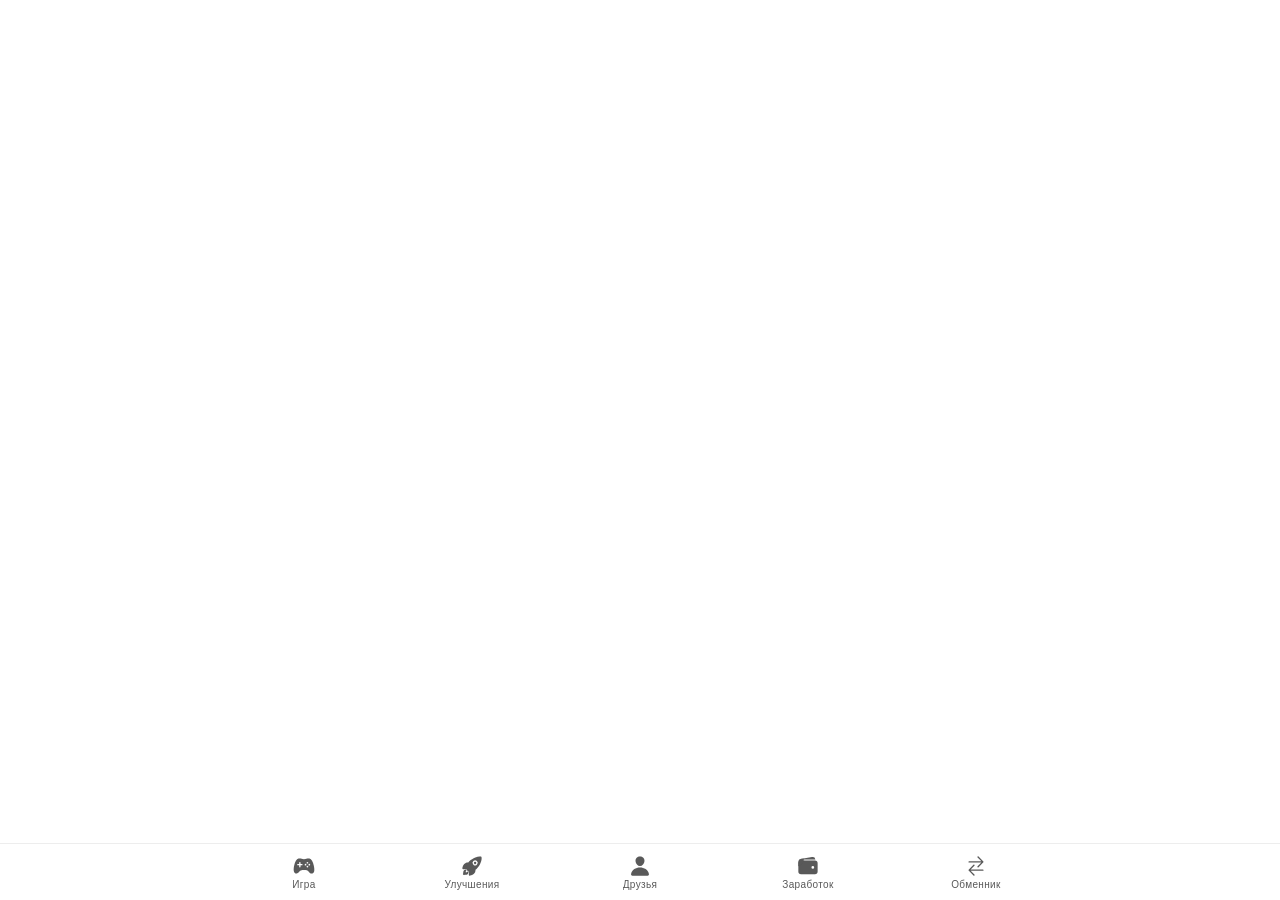
==== index.html @ b0408300 "deploy" ====
<!DOCTYPE html>
<html lang="en">
  <head>
    <meta charset="utf-8" />
    <title>Ionic App</title>
    
    <base href="/" />
    
    <meta name="color-scheme" content="light dark" />
    <meta
      name="viewport"
      content="viewport-fit=cover, width=device-width, initial-scale=1.0, minimum-scale=1.0, maximum-scale=1.0, user-scalable=no"
    />
    <meta name="format-detection" content="telephone=no" />
    <meta name="msapplication-tap-highlight" content="no" />
    
    <link rel="manifest" href="/manifest.json" />
    
    <link rel="shortcut icon" type="image/png" href="/favicon.png" />
    
    <!-- add to homescreen for ios -->
    <meta name="apple-mobile-web-app-capable" content="yes" />
    <meta name="apple-mobile-web-app-title" content="Ionic App" />
    <meta name="apple-mobile-web-app-status-bar-style" content="black" />
    <script type="module" crossorigin src="/assets/index-BYRQxsH8.js"></script>
    <link rel="stylesheet" crossorigin href="/assets/index-DF7gomsc.css">
    <script type="module">import.meta.url;import("_").catch(()=>1);(async function*(){})().next();if(location.protocol!="file:"){window.__vite_is_modern_browser=true}</script>
    <script type="module">!function(){if(window.__vite_is_modern_browser)return;console.warn("vite: loading legacy chunks, syntax error above and the same error below should be ignored");var e=document.getElementById("vite-legacy-polyfill"),n=document.createElement("script");n.src=e.src,n.onload=function(){System.import(document.getElementById('vite-legacy-entry').getAttribute('data-src'))},document.body.appendChild(n)}();</script>
  </head>
  <body>
    <div id="root"></div>
    <script nomodule>!function(){var e=document,t=e.createElement("script");if(!("noModule"in t)&&"onbeforeload"in t){var n=!1;e.addEventListener("beforeload",(function(e){if(e.target===t)n=!0;else if(!e.target.hasAttribute("nomodule")||!n)return;e.preventDefault()}),!0),t.type="module",t.src=".",e.head.appendChild(t),t.remove()}}();</script>
    <script nomodule crossorigin id="vite-legacy-polyfill" src="/assets/polyfills-legacy-F6-CHhD2.js"></script>
    <script nomodule crossorigin id="vite-legacy-entry" data-src="/assets/index-legacy-D8d5vFAO.js">System.import(document.getElementById('vite-legacy-entry').getAttribute('data-src'))</script>
  </body>
</html>
---- assets/index-DF7gomsc.css ----
:root{--ion-color-primary: #0054e9;--ion-color-primary-rgb: 0, 84, 233;--ion-color-primary-contrast: #fff;--ion-color-primary-contrast-rgb: 255, 255, 255;--ion-color-primary-shade: #004acd;--ion-color-primary-tint: #1a65eb;--ion-color-secondary: #0163aa;--ion-color-secondary-rgb: 1, 99, 170;--ion-color-secondary-contrast: #fff;--ion-color-secondary-contrast-rgb: 255, 255, 255;--ion-color-secondary-shade: #015796;--ion-color-secondary-tint: #1a73b3;--ion-color-tertiary: #6030ff;--ion-color-tertiary-rgb: 96, 48, 255;--ion-color-tertiary-contrast: #fff;--ion-color-tertiary-contrast-rgb: 255, 255, 255;--ion-color-tertiary-shade: #542ae0;--ion-color-tertiary-tint: #7045ff;--ion-color-success: #2dd55b;--ion-color-success-rgb: 45, 213, 91;--ion-color-success-contrast: #000;--ion-color-success-contrast-rgb: 0, 0, 0;--ion-color-success-shade: #28bb50;--ion-color-success-tint: #42d96b;--ion-color-warning: #ffc409;--ion-color-warning-rgb: 255, 196, 9;--ion-color-warning-contrast: #000;--ion-color-warning-contrast-rgb: 0, 0, 0;--ion-color-warning-shade: #e0ac08;--ion-color-warning-tint: #ffca22;--ion-color-danger: #c5000f;--ion-color-danger-rgb: 197, 0, 15;--ion-color-danger-contrast: #fff;--ion-color-danger-contrast-rgb: 255, 255, 255;--ion-color-danger-shade: #ad000d;--ion-color-danger-tint: #cb1a27;--ion-color-light: #f4f5f8;--ion-color-light-rgb: 244, 245, 248;--ion-color-light-contrast: #000;--ion-color-light-contrast-rgb: 0, 0, 0;--ion-color-light-shade: #d7d8da;--ion-color-light-tint: #f5f6f9;--ion-color-medium: #636469;--ion-color-medium-rgb: 99, 100, 105;--ion-color-medium-contrast: #fff;--ion-color-medium-contrast-rgb: 255, 255, 255;--ion-color-medium-shade: #57585c;--ion-color-medium-tint: #737478;--ion-color-dark: #222428;--ion-color-dark-rgb: 34, 36, 40;--ion-color-dark-contrast: #fff;--ion-color-dark-contrast-rgb: 255, 255, 255;--ion-color-dark-shade: #1e2023;--ion-color-dark-tint: #383a3e}html.ios{--ion-default-font: -apple-system, BlinkMacSystemFont, "Helvetica Neue", "Roboto", sans-serif}html.md{--ion-default-font: "Roboto", "Helvetica Neue", sans-serif}html{--ion-dynamic-font: -apple-system-body;--ion-font-family: var(--ion-default-font)}body{background:var(--ion-background-color);color:var(--ion-text-color)}body.backdrop-no-scroll{overflow:hidden}html.ios ion-modal.modal-card ion-header ion-toolbar:first-of-type,html.ios ion-modal.modal-sheet ion-header ion-toolbar:first-of-type,html.ios ion-modal ion-footer ion-toolbar:first-of-type{padding-top:6px}html.ios ion-modal.modal-card ion-header ion-toolbar:last-of-type,html.ios ion-modal.modal-sheet ion-header ion-toolbar:last-of-type{padding-bottom:6px}html.ios ion-modal ion-toolbar{padding-right:calc(var(--ion-safe-area-right) + 8px);padding-left:calc(var(--ion-safe-area-left) + 8px)}@media screen and (min-width: 768px){html.ios ion-modal.modal-card:first-of-type{--backdrop-opacity: .18}}ion-modal.modal-default.show-modal~ion-modal.modal-default{--backdrop-opacity: 0;--box-shadow: none}html.ios ion-modal.modal-card .ion-page{border-top-left-radius:var(--border-radius)}.ion-color-primary{--ion-color-base: var(--ion-color-primary, #0054e9) !important;--ion-color-base-rgb: var(--ion-color-primary-rgb, 0, 84, 233) !important;--ion-color-contrast: var(--ion-color-primary-contrast, #fff) !important;--ion-color-contrast-rgb: var(--ion-color-primary-contrast-rgb, 255, 255, 255) !important;--ion-color-shade: var(--ion-color-primary-shade, #004acd) !important;--ion-color-tint: var(--ion-color-primary-tint, #1a65eb) !important}.ion-color-secondary{--ion-color-base: var(--ion-color-secondary, #0163aa) !important;--ion-color-base-rgb: var(--ion-color-secondary-rgb, 1, 99, 170) !important;--ion-color-contrast: var(--ion-color-secondary-contrast, #fff) !important;--ion-color-contrast-rgb: var(--ion-color-secondary-contrast-rgb, 255, 255, 255) !important;--ion-color-shade: var(--ion-color-secondary-shade, #015796) !important;--ion-color-tint: var(--ion-color-secondary-tint, #1a73b3) !important}.ion-color-tertiary{--ion-color-base: var(--ion-color-tertiary, #6030ff) !important;--ion-color-base-rgb: var(--ion-color-tertiary-rgb, 96, 48, 255) !important;--ion-color-contrast: var(--ion-color-tertiary-contrast, #fff) !important;--ion-color-contrast-rgb: var(--ion-color-tertiary-contrast-rgb, 255, 255, 255) !important;--ion-color-shade: var(--ion-color-tertiary-shade, #542ae0) !important;--ion-color-tint: var(--ion-color-tertiary-tint, #7045ff) !important}.ion-color-success{--ion-color-base: var(--ion-color-success, #2dd55b) !important;--ion-color-base-rgb: var(--ion-color-success-rgb, 45, 213, 91) !important;--ion-color-contrast: var(--ion-color-success-contrast, #000) !important;--ion-color-contrast-rgb: var(--ion-color-success-contrast-rgb, 0, 0, 0) !important;--ion-color-shade: var(--ion-color-success-shade, #28bb50) !important;--ion-color-tint: var(--ion-color-success-tint, #42d96b) !important}.ion-color-warning{--ion-color-base: var(--ion-color-warning, #ffc409) !important;--ion-color-base-rgb: var(--ion-color-warning-rgb, 255, 196, 9) !important;--ion-color-contrast: var(--ion-color-warning-contrast, #000) !important;--ion-color-contrast-rgb: var(--ion-color-warning-contrast-rgb, 0, 0, 0) !important;--ion-color-shade: var(--ion-color-warning-shade, #e0ac08) !important;--ion-color-tint: var(--ion-color-warning-tint, #ffca22) !important}.ion-color-danger{--ion-color-base: var(--ion-color-danger, #c5000f) !important;--ion-color-base-rgb: var(--ion-color-danger-rgb, 197, 0, 15) !important;--ion-color-contrast: var(--ion-color-danger-contrast, #fff) !important;--ion-color-contrast-rgb: var(--ion-color-danger-contrast-rgb, 255, 255, 255) !important;--ion-color-shade: var(--ion-color-danger-shade, #ad000d) !important;--ion-color-tint: var(--ion-color-danger-tint, #cb1a27) !important}.ion-color-light{--ion-color-base: var(--ion-color-light, #f4f5f8) !important;--ion-color-base-rgb: var(--ion-color-light-rgb, 244, 245, 248) !important;--ion-color-contrast: var(--ion-color-light-contrast, #000) !important;--ion-color-contrast-rgb: var(--ion-color-light-contrast-rgb, 0, 0, 0) !important;--ion-color-shade: var(--ion-color-light-shade, #d7d8da) !important;--ion-color-tint: var(--ion-color-light-tint, #f5f6f9) !important}.ion-color-medium{--ion-color-base: var(--ion-color-medium, #636469) !important;--ion-color-base-rgb: var(--ion-color-medium-rgb, 99, 100, 105) !important;--ion-color-contrast: var(--ion-color-medium-contrast, #fff) !important;--ion-color-contrast-rgb: var(--ion-color-medium-contrast-rgb, 255, 255, 255) !important;--ion-color-shade: var(--ion-color-medium-shade, #57585c) !important;--ion-color-tint: var(--ion-color-medium-tint, #737478) !important}.ion-color-dark{--ion-color-base: var(--ion-color-dark, #222428) !important;--ion-color-base-rgb: var(--ion-color-dark-rgb, 34, 36, 40) !important;--ion-color-contrast: var(--ion-color-dark-contrast, #fff) !important;--ion-color-contrast-rgb: var(--ion-color-dark-contrast-rgb, 255, 255, 255) !important;--ion-color-shade: var(--ion-color-dark-shade, #1e2023) !important;--ion-color-tint: var(--ion-color-dark-tint, #383a3e) !important}.ion-page{left:0;right:0;top:0;bottom:0;display:flex;position:absolute;flex-direction:column;justify-content:space-between;contain:layout size style;z-index:0}ion-modal>.ion-page{position:relative;contain:layout style;height:100%}.split-pane-visible>.ion-page.split-pane-main{position:relative}ion-route,ion-route-redirect,ion-router,ion-select-option,ion-nav-controller,ion-menu-controller,ion-action-sheet-controller,ion-alert-controller,ion-loading-controller,ion-modal-controller,ion-picker-controller,ion-popover-controller,ion-toast-controller,.ion-page-hidden{display:none!important}.ion-page-invisible{opacity:0}.can-go-back>ion-header ion-back-button{display:block}html.plt-ios.plt-hybrid,html.plt-ios.plt-pwa{--ion-statusbar-padding: 20px}@supports (padding-top: 20px){html{--ion-safe-area-top: var(--ion-statusbar-padding)}}@supports (padding-top: env(safe-area-inset-top)){html{--ion-safe-area-top: env(safe-area-inset-top);--ion-safe-area-bottom: env(safe-area-inset-bottom);--ion-safe-area-left: env(safe-area-inset-left);--ion-safe-area-right: env(safe-area-inset-right)}}ion-card.ion-color .ion-inherit-color,ion-card-header.ion-color .ion-inherit-color{color:inherit}.menu-content{transform:translateZ(0)}.menu-content-open{cursor:pointer;touch-action:manipulation;pointer-events:none;overflow-y:hidden}.menu-content-open ion-content{--overflow: hidden}.menu-content-open .ion-content-scroll-host{overflow:hidden}.ios .menu-content-reveal{box-shadow:-8px 0 42px rgba(0,0,0,.08)}[dir=rtl].ios .menu-content-reveal{box-shadow:8px 0 42px rgba(0,0,0,.08)}.md .menu-content-reveal,.md .menu-content-push{box-shadow:4px 0 16px rgba(0,0,0,.18)}ion-accordion-group.accordion-group-expand-inset>ion-accordion:first-of-type{border-top-left-radius:8px;border-top-right-radius:8px}ion-accordion-group.accordion-group-expand-inset>ion-accordion:last-of-type{border-bottom-left-radius:8px;border-bottom-right-radius:8px}ion-accordion-group>ion-accordion:last-of-type ion-item[slot=header]{--border-width: 0px}ion-accordion.accordion-animated>[slot=header] .ion-accordion-toggle-icon{transition:.3s transform cubic-bezier(.25,.8,.5,1)}@media (prefers-reduced-motion: reduce){ion-accordion .ion-accordion-toggle-icon{transition:none!important}}ion-accordion.accordion-expanding>[slot=header] .ion-accordion-toggle-icon,ion-accordion.accordion-expanded>[slot=header] .ion-accordion-toggle-icon{transform:rotate(180deg)}ion-accordion-group.accordion-group-expand-inset.md>ion-accordion.accordion-previous ion-item[slot=header]{--border-width: 0px;--inner-border-width: 0px}ion-accordion-group.accordion-group-expand-inset.md>ion-accordion.accordion-expanding:first-of-type,ion-accordion-group.accordion-group-expand-inset.md>ion-accordion.accordion-expanded:first-of-type{margin-top:0}ion-input input::-webkit-date-and-time-value{text-align:start}.ion-datetime-button-overlay{--width: fit-content;--height: fit-content}.ion-datetime-button-overlay ion-datetime.datetime-grid{width:320px;min-height:320px}[ion-last-focus],header[tabindex="-1"]:focus,[role=banner][tabindex="-1"]:focus,main[tabindex="-1"]:focus,[role=main][tabindex="-1"]:focus,h1[tabindex="-1"]:focus,[role=heading][aria-level="1"][tabindex="-1"]:focus{outline:none}.popover-viewport:has(>ion-content){overflow:hidden}@supports not selector(:has(> ion-content)){.popover-viewport{overflow:hidden}}audio,canvas,progress,video{vertical-align:baseline}audio:not([controls]){display:none;height:0}b,strong{font-weight:700}img{max-width:100%}hr{height:1px;border-width:0;box-sizing:content-box}pre{overflow:auto}code,kbd,pre,samp{font-family:monospace,monospace;font-size:1em}label,input,select,textarea{font-family:inherit;line-height:normal}textarea{overflow:auto;height:auto;font:inherit;color:inherit}textarea::placeholder{padding-left:2px}form,input,optgroup,select{margin:0;font:inherit;color:inherit}html input[type=button],input[type=reset],input[type=submit]{cursor:pointer;-webkit-appearance:button}a,a div,a span,a ion-icon,a ion-label,button,button div,button span,button ion-icon,button ion-label,.ion-tappable,[tappable],[tappable] div,[tappable] span,[tappable] ion-icon,[tappable] ion-label,input,textarea{touch-action:manipulation}a ion-label,button ion-label{pointer-events:none}button{padding:0;border:0;border-radius:0;font-family:inherit;font-style:inherit;font-variant:inherit;line-height:1;text-transform:none;cursor:pointer;-webkit-appearance:button}[tappable]{cursor:pointer}a[disabled],button[disabled],html input[disabled]{cursor:default}button::-moz-focus-inner,input::-moz-focus-inner{padding:0;border:0}input[type=number]::-webkit-inner-spin-button,input[type=number]::-webkit-outer-spin-button{height:auto}input[type=search]::-webkit-search-cancel-button,input[type=search]::-webkit-search-decoration{-webkit-appearance:none}table{border-collapse:collapse;border-spacing:0}td,th{padding:0}*{box-sizing:border-box;-webkit-tap-highlight-color:rgba(0,0,0,0);-webkit-tap-highlight-color:transparent;-webkit-touch-callout:none}html{width:100%;height:100%;-webkit-text-size-adjust:100%;text-size-adjust:100%}html:not(.hydrated) body{display:none}html.ion-ce body{display:block}html.plt-pwa{height:100vh}body{-moz-osx-font-smoothing:grayscale;-webkit-font-smoothing:antialiased;margin:0;padding:0;position:fixed;width:100%;max-width:100%;height:100%;max-height:100%;transform:translateZ(0);text-rendering:optimizeLegibility;overflow:hidden;touch-action:manipulation;-webkit-user-drag:none;-ms-content-zooming:none;word-wrap:break-word;overscroll-behavior-y:none;-webkit-text-size-adjust:none;text-size-adjust:none}html{font-family:var(--ion-font-family)}@supports (-webkit-touch-callout: none){html{font:var(--ion-dynamic-font, 16px var(--ion-font-family))}}a{background-color:transparent;color:var(--ion-color-primary, #0054e9)}h1,h2,h3,h4,h5,h6{margin-top:16px;margin-bottom:10px;font-weight:500;line-height:1.2}h1{margin-top:20px;font-size:1.625rem}h2{margin-top:18px;font-size:1.5rem}h3{font-size:1.375rem}h4{font-size:1.25rem}h5{font-size:1.125rem}h6{font-size:1rem}small{font-size:75%}sub,sup{position:relative;font-size:75%;line-height:0;vertical-align:baseline}sup{top:-.5em}sub{bottom:-.25em}.ion-no-padding{--padding-start: 0;--padding-end: 0;--padding-top: 0;--padding-bottom: 0;padding:0}.ion-padding{--padding-start: var(--ion-padding, 16px);--padding-end: var(--ion-padding, 16px);--padding-top: var(--ion-padding, 16px);--padding-bottom: var(--ion-padding, 16px);-webkit-padding-start:var(--ion-padding, 16px);padding-inline-start:var(--ion-padding, 16px);-webkit-padding-end:var(--ion-padding, 16px);padding-inline-end:var(--ion-padding, 16px);padding-top:var(--ion-padding, 16px);padding-bottom:var(--ion-padding, 16px)}.ion-padding-top{--padding-top: var(--ion-padding, 16px);padding-top:var(--ion-padding, 16px)}.ion-padding-start{--padding-start: var(--ion-padding, 16px);-webkit-padding-start:var(--ion-padding, 16px);padding-inline-start:var(--ion-padding, 16px)}.ion-padding-end{--padding-end: var(--ion-padding, 16px);-webkit-padding-end:var(--ion-padding, 16px);padding-inline-end:var(--ion-padding, 16px)}.ion-padding-bottom{--padding-bottom: var(--ion-padding, 16px);padding-bottom:var(--ion-padding, 16px)}.ion-padding-vertical{--padding-top: var(--ion-padding, 16px);--padding-bottom: var(--ion-padding, 16px);padding-top:var(--ion-padding, 16px);padding-bottom:var(--ion-padding, 16px)}.ion-padding-horizontal{--padding-start: var(--ion-padding, 16px);--padding-end: var(--ion-padding, 16px);-webkit-padding-start:var(--ion-padding, 16px);padding-inline-start:var(--ion-padding, 16px);-webkit-padding-end:var(--ion-padding, 16px);padding-inline-end:var(--ion-padding, 16px)}.ion-no-margin{--margin-start: 0;--margin-end: 0;--margin-top: 0;--margin-bottom: 0;margin:0}.ion-margin{--margin-start: var(--ion-margin, 16px);--margin-end: var(--ion-margin, 16px);--margin-top: var(--ion-margin, 16px);--margin-bottom: var(--ion-margin, 16px);-webkit-margin-start:var(--ion-margin, 16px);margin-inline-start:var(--ion-margin, 16px);-webkit-margin-end:var(--ion-margin, 16px);margin-inline-end:var(--ion-margin, 16px);margin-top:var(--ion-margin, 16px);margin-bottom:var(--ion-margin, 16px)}.ion-margin-top{--margin-top: var(--ion-margin, 16px);margin-top:var(--ion-margin, 16px)}.ion-margin-start{--margin-start: var(--ion-margin, 16px);-webkit-margin-start:var(--ion-margin, 16px);margin-inline-start:var(--ion-margin, 16px)}.ion-margin-end{--margin-end: var(--ion-margin, 16px);-webkit-margin-end:var(--ion-margin, 16px);margin-inline-end:var(--ion-margin, 16px)}.ion-margin-bottom{--margin-bottom: var(--ion-margin, 16px);margin-bottom:var(--ion-margin, 16px)}.ion-margin-vertical{--margin-top: var(--ion-margin, 16px);--margin-bottom: var(--ion-margin, 16px);margin-top:var(--ion-margin, 16px);margin-bottom:var(--ion-margin, 16px)}.ion-margin-horizontal{--margin-start: var(--ion-margin, 16px);--margin-end: var(--ion-margin, 16px);-webkit-margin-start:var(--ion-margin, 16px);margin-inline-start:var(--ion-margin, 16px);-webkit-margin-end:var(--ion-margin, 16px);margin-inline-end:var(--ion-margin, 16px)}.ion-float-left{float:left!important}.ion-float-right{float:right!important}.ion-float-start{float:left!important}:host-context([dir=rtl]) .ion-float-start{float:right!important}[dir=rtl] .ion-float-start{float:right!important}@supports selector(:dir(rtl)){.ion-float-start:dir(rtl){float:right!important}}.ion-float-end{float:right!important}:host-context([dir=rtl]) .ion-float-end{float:left!important}[dir=rtl] .ion-float-end{float:left!important}@supports selector(:dir(rtl)){.ion-float-end:dir(rtl){float:left!important}}@media (min-width: 576px){.ion-float-sm-left{float:left!important}.ion-float-sm-right{float:right!important}.ion-float-sm-start{float:left!important}:host-context([dir=rtl]) .ion-float-sm-start{float:right!important}[dir=rtl] .ion-float-sm-start{float:right!important}@supports selector(:dir(rtl)){.ion-float-sm-start:dir(rtl){float:right!important}}.ion-float-sm-end{float:right!important}:host-context([dir=rtl]) .ion-float-sm-end{float:left!important}[dir=rtl] .ion-float-sm-end{float:left!important}@supports selector(:dir(rtl)){.ion-float-sm-end:dir(rtl){float:left!important}}}@media (min-width: 768px){.ion-float-md-left{float:left!important}.ion-float-md-right{float:right!important}.ion-float-md-start{float:left!important}:host-context([dir=rtl]) .ion-float-md-start{float:right!important}[dir=rtl] .ion-float-md-start{float:right!important}@supports selector(:dir(rtl)){.ion-float-md-start:dir(rtl){float:right!important}}.ion-float-md-end{float:right!important}:host-context([dir=rtl]) .ion-float-md-end{float:left!important}[dir=rtl] .ion-float-md-end{float:left!important}@supports selector(:dir(rtl)){.ion-float-md-end:dir(rtl){float:left!important}}}@media (min-width: 992px){.ion-float-lg-left{float:left!important}.ion-float-lg-right{float:right!important}.ion-float-lg-start{float:left!important}:host-context([dir=rtl]) .ion-float-lg-start{float:right!important}[dir=rtl] .ion-float-lg-start{float:right!important}@supports selector(:dir(rtl)){.ion-float-lg-start:dir(rtl){float:right!important}}.ion-float-lg-end{float:right!important}:host-context([dir=rtl]) .ion-float-lg-end{float:left!important}[dir=rtl] .ion-float-lg-end{float:left!important}@supports selector(:dir(rtl)){.ion-float-lg-end:dir(rtl){float:left!important}}}@media (min-width: 1200px){.ion-float-xl-left{float:left!important}.ion-float-xl-right{float:right!important}.ion-float-xl-start{float:left!important}:host-context([dir=rtl]) .ion-float-xl-start{float:right!important}[dir=rtl] .ion-float-xl-start{float:right!important}@supports selector(:dir(rtl)){.ion-float-xl-start:dir(rtl){float:right!important}}.ion-float-xl-end{float:right!important}:host-context([dir=rtl]) .ion-float-xl-end{float:left!important}[dir=rtl] .ion-float-xl-end{float:left!important}@supports selector(:dir(rtl)){.ion-float-xl-end:dir(rtl){float:left!important}}}.ion-text-center{text-align:center!important}.ion-text-justify{text-align:justify!important}.ion-text-start{text-align:start!important}.ion-text-end{text-align:end!important}.ion-text-left{text-align:left!important}.ion-text-right{text-align:right!important}.ion-text-nowrap{white-space:nowrap!important}.ion-text-wrap{white-space:normal!important}@media (min-width: 576px){.ion-text-sm-center{text-align:center!important}.ion-text-sm-justify{text-align:justify!important}.ion-text-sm-start{text-align:start!important}.ion-text-sm-end{text-align:end!important}.ion-text-sm-left{text-align:left!important}.ion-text-sm-right{text-align:right!important}.ion-text-sm-nowrap{white-space:nowrap!important}.ion-text-sm-wrap{white-space:normal!important}}@media (min-width: 768px){.ion-text-md-center{text-align:center!important}.ion-text-md-justify{text-align:justify!important}.ion-text-md-start{text-align:start!important}.ion-text-md-end{text-align:end!important}.ion-text-md-left{text-align:left!important}.ion-text-md-right{text-align:right!important}.ion-text-md-nowrap{white-space:nowrap!important}.ion-text-md-wrap{white-space:normal!important}}@media (min-width: 992px){.ion-text-lg-center{text-align:center!important}.ion-text-lg-justify{text-align:justify!important}.ion-text-lg-start{text-align:start!important}.ion-text-lg-end{text-align:end!important}.ion-text-lg-left{text-align:left!important}.ion-text-lg-right{text-align:right!important}.ion-text-lg-nowrap{white-space:nowrap!important}.ion-text-lg-wrap{white-space:normal!important}}@media (min-width: 1200px){.ion-text-xl-center{text-align:center!important}.ion-text-xl-justify{text-align:justify!important}.ion-text-xl-start{text-align:start!important}.ion-text-xl-end{text-align:end!important}.ion-text-xl-left{text-align:left!important}.ion-text-xl-right{text-align:right!important}.ion-text-xl-nowrap{white-space:nowrap!important}.ion-text-xl-wrap{white-space:normal!important}}.ion-text-uppercase{text-transform:uppercase!important}.ion-text-lowercase{text-transform:lowercase!important}.ion-text-capitalize{text-transform:capitalize!important}@media (min-width: 576px){.ion-text-sm-uppercase{text-transform:uppercase!important}.ion-text-sm-lowercase{text-transform:lowercase!important}.ion-text-sm-capitalize{text-transform:capitalize!important}}@media (min-width: 768px){.ion-text-md-uppercase{text-transform:uppercase!important}.ion-text-md-lowercase{text-transform:lowercase!important}.ion-text-md-capitalize{text-transform:capitalize!important}}@media (min-width: 992px){.ion-text-lg-uppercase{text-transform:uppercase!important}.ion-text-lg-lowercase{text-transform:lowercase!important}.ion-text-lg-capitalize{text-transform:capitalize!important}}@media (min-width: 1200px){.ion-text-xl-uppercase{text-transform:uppercase!important}.ion-text-xl-lowercase{text-transform:lowercase!important}.ion-text-xl-capitalize{text-transform:capitalize!important}}.ion-align-self-start{align-self:flex-start!important}.ion-align-self-end{align-self:flex-end!important}.ion-align-self-center{align-self:center!important}.ion-align-self-stretch{align-self:stretch!important}.ion-align-self-baseline{align-self:baseline!important}.ion-align-self-auto{align-self:auto!important}.ion-wrap{flex-wrap:wrap!important}.ion-nowrap{flex-wrap:nowrap!important}.ion-wrap-reverse{flex-wrap:wrap-reverse!important}.ion-justify-content-start{justify-content:flex-start!important}.ion-justify-content-center{justify-content:center!important}.ion-justify-content-end{justify-content:flex-end!important}.ion-justify-content-around{justify-content:space-around!important}.ion-justify-content-between{justify-content:space-between!important}.ion-justify-content-evenly{justify-content:space-evenly!important}.ion-align-items-start{align-items:flex-start!important}.ion-align-items-center{align-items:center!important}.ion-align-items-end{align-items:flex-end!important}.ion-align-items-stretch{align-items:stretch!important}.ion-align-items-baseline{align-items:baseline!important}.ion-hide,.ion-hide-up,.ion-hide-down{display:none!important}@media (min-width: 576px){.ion-hide-sm-up{display:none!important}}@media (max-width: 575.98px){.ion-hide-sm-down{display:none!important}}@media (min-width: 768px){.ion-hide-md-up{display:none!important}}@media (max-width: 767.98px){.ion-hide-md-down{display:none!important}}@media (min-width: 992px){.ion-hide-lg-up{display:none!important}}@media (max-width: 991.98px){.ion-hide-lg-down{display:none!important}}@media (min-width: 1200px){.ion-hide-xl-up{display:none!important}}@media (max-width: 1199.98px){.ion-hide-xl-down{display:none!important}}@media (prefers-color-scheme: dark){:root{--ion-color-primary: #4d8dff;--ion-color-primary-rgb: 77, 141, 255;--ion-color-primary-contrast: #000;--ion-color-primary-contrast-rgb: 0, 0, 0;--ion-color-primary-shade: #447ce0;--ion-color-primary-tint: #5f98ff;--ion-color-secondary: #46b1ff;--ion-color-secondary-rgb: 70, 177, 255;--ion-color-secondary-contrast: #000;--ion-color-secondary-contrast-rgb: 0, 0, 0;--ion-color-secondary-shade: #3e9ce0;--ion-color-secondary-tint: #59b9ff;--ion-color-tertiary: #8482fb;--ion-color-tertiary-rgb: 132, 130, 251;--ion-color-tertiary-contrast: #000;--ion-color-tertiary-contrast-rgb: 0, 0, 0;--ion-color-tertiary-shade: #7472dd;--ion-color-tertiary-tint: #908ffb;--ion-color-success: #2dd55b;--ion-color-success-rgb: 45, 213, 91;--ion-color-success-contrast: #000;--ion-color-success-contrast-rgb: 0, 0, 0;--ion-color-success-shade: #28bb50;--ion-color-success-tint: #42d96b;--ion-color-warning: #ffce31;--ion-color-warning-rgb: 255, 206, 49;--ion-color-warning-contrast: #000;--ion-color-warning-contrast-rgb: 0, 0, 0;--ion-color-warning-shade: #e0b52b;--ion-color-warning-tint: #ffd346;--ion-color-danger: #f24c58;--ion-color-danger-rgb: 242, 76, 88;--ion-color-danger-contrast: #000;--ion-color-danger-contrast-rgb: 0, 0, 0;--ion-color-danger-shade: #d5434d;--ion-color-danger-tint: #f35e69;--ion-color-light: #222428;--ion-color-light-rgb: 34, 36, 40;--ion-color-light-contrast: #fff;--ion-color-light-contrast-rgb: 255, 255, 255;--ion-color-light-shade: #1e2023;--ion-color-light-tint: #383a3e;--ion-color-medium: #989aa2;--ion-color-medium-rgb: 152, 154, 162;--ion-color-medium-contrast: #000;--ion-color-medium-contrast-rgb: 0, 0, 0;--ion-color-medium-shade: #86888f;--ion-color-medium-tint: #a2a4ab;--ion-color-dark: #f4f5f8;--ion-color-dark-rgb: 244, 245, 248;--ion-color-dark-contrast: #000;--ion-color-dark-contrast-rgb: 0, 0, 0;--ion-color-dark-shade: #d7d8da;--ion-color-dark-tint: #f5f6f9}:root.ios{--ion-background-color: #000000;--ion-background-color-rgb: 0, 0, 0;--ion-text-color: #ffffff;--ion-text-color-rgb: 255, 255, 255;--ion-background-color-step-50: #0d0d0d;--ion-background-color-step-100: #1a1a1a;--ion-background-color-step-150: #262626;--ion-background-color-step-200: #333333;--ion-background-color-step-250: #404040;--ion-background-color-step-300: #4d4d4d;--ion-background-color-step-350: #595959;--ion-background-color-step-400: #666666;--ion-background-color-step-450: #737373;--ion-background-color-step-500: #808080;--ion-background-color-step-550: #8c8c8c;--ion-background-color-step-600: #999999;--ion-background-color-step-650: #a6a6a6;--ion-background-color-step-700: #b3b3b3;--ion-background-color-step-750: #bfbfbf;--ion-background-color-step-800: #cccccc;--ion-background-color-step-850: #d9d9d9;--ion-background-color-step-900: #e6e6e6;--ion-background-color-step-950: #f2f2f2;--ion-text-color-step-50: #f2f2f2;--ion-text-color-step-100: #e6e6e6;--ion-text-color-step-150: #d9d9d9;--ion-text-color-step-200: #cccccc;--ion-text-color-step-250: #bfbfbf;--ion-text-color-step-300: #b3b3b3;--ion-text-color-step-350: #a6a6a6;--ion-text-color-step-400: #999999;--ion-text-color-step-450: #8c8c8c;--ion-text-color-step-500: #808080;--ion-text-color-step-550: #737373;--ion-text-color-step-600: #666666;--ion-text-color-step-650: #595959;--ion-text-color-step-700: #4d4d4d;--ion-text-color-step-750: #404040;--ion-text-color-step-800: #333333;--ion-text-color-step-850: #262626;--ion-text-color-step-900: #1a1a1a;--ion-text-color-step-950: #0d0d0d;--ion-item-background: #000000;--ion-card-background: #1c1c1d}:root.ios ion-modal{--ion-background-color: var(--ion-color-step-100, var(--ion-background-color-step-100));--ion-toolbar-background: var(--ion-color-step-150, var(--ion-background-color-step-150));--ion-toolbar-border-color: var(--ion-color-step-250, var(--ion-background-color-step-250))}:root.md{--ion-background-color: #121212;--ion-background-color-rgb: 18, 18, 18;--ion-text-color: #ffffff;--ion-text-color-rgb: 255, 255, 255;--ion-background-color-step-50: #1e1e1e;--ion-background-color-step-100: #2a2a2a;--ion-background-color-step-150: #363636;--ion-background-color-step-200: #414141;--ion-background-color-step-250: #4d4d4d;--ion-background-color-step-300: #595959;--ion-background-color-step-350: #656565;--ion-background-color-step-400: #717171;--ion-background-color-step-450: #7d7d7d;--ion-background-color-step-500: #898989;--ion-background-color-step-550: #949494;--ion-background-color-step-600: #a0a0a0;--ion-background-color-step-650: #acacac;--ion-background-color-step-700: #b8b8b8;--ion-background-color-step-750: #c4c4c4;--ion-background-color-step-800: #d0d0d0;--ion-background-color-step-850: #dbdbdb;--ion-background-color-step-900: #e7e7e7;--ion-background-color-step-950: #f3f3f3;--ion-text-color-step-50: #f3f3f3;--ion-text-color-step-100: #e7e7e7;--ion-text-color-step-150: #dbdbdb;--ion-text-color-step-200: #d0d0d0;--ion-text-color-step-250: #c4c4c4;--ion-text-color-step-300: #b8b8b8;--ion-text-color-step-350: #acacac;--ion-text-color-step-400: #a0a0a0;--ion-text-color-step-450: #949494;--ion-text-color-step-500: #898989;--ion-text-color-step-550: #7d7d7d;--ion-text-color-step-600: #717171;--ion-text-color-step-650: #656565;--ion-text-color-step-700: #595959;--ion-text-color-step-750: #4d4d4d;--ion-text-color-step-800: #414141;--ion-text-color-step-850: #363636;--ion-text-color-step-900: #2a2a2a;--ion-text-color-step-950: #1e1e1e;--ion-item-background: #1e1e1e;--ion-toolbar-background: #1f1f1f;--ion-tab-bar-background: #1f1f1f;--ion-card-background: #1e1e1e}}ion-tab-button>ion-label{font-size:10px}.tilt-div{width:90vw;height:90vw;background-color:#4caf50;color:#fff;display:flex;justify-content:center;align-items:center;font-size:20px;text-align:center;transition:transform .1s ease-in-out;will-change:transform;background-image:url(/bomj.png);background-size:cover;background-repeat:no-repeat;background-position:center;border-radius:50%}.tapped-coin{position:absolute;background-color:red;border-radius:50%;animation:animation .3s 1;animation-direction:normal}@keyframes animation{0%{opacity:1;transform:translateY(0)}to{opacity:0;transform:translateY(-100px)}}
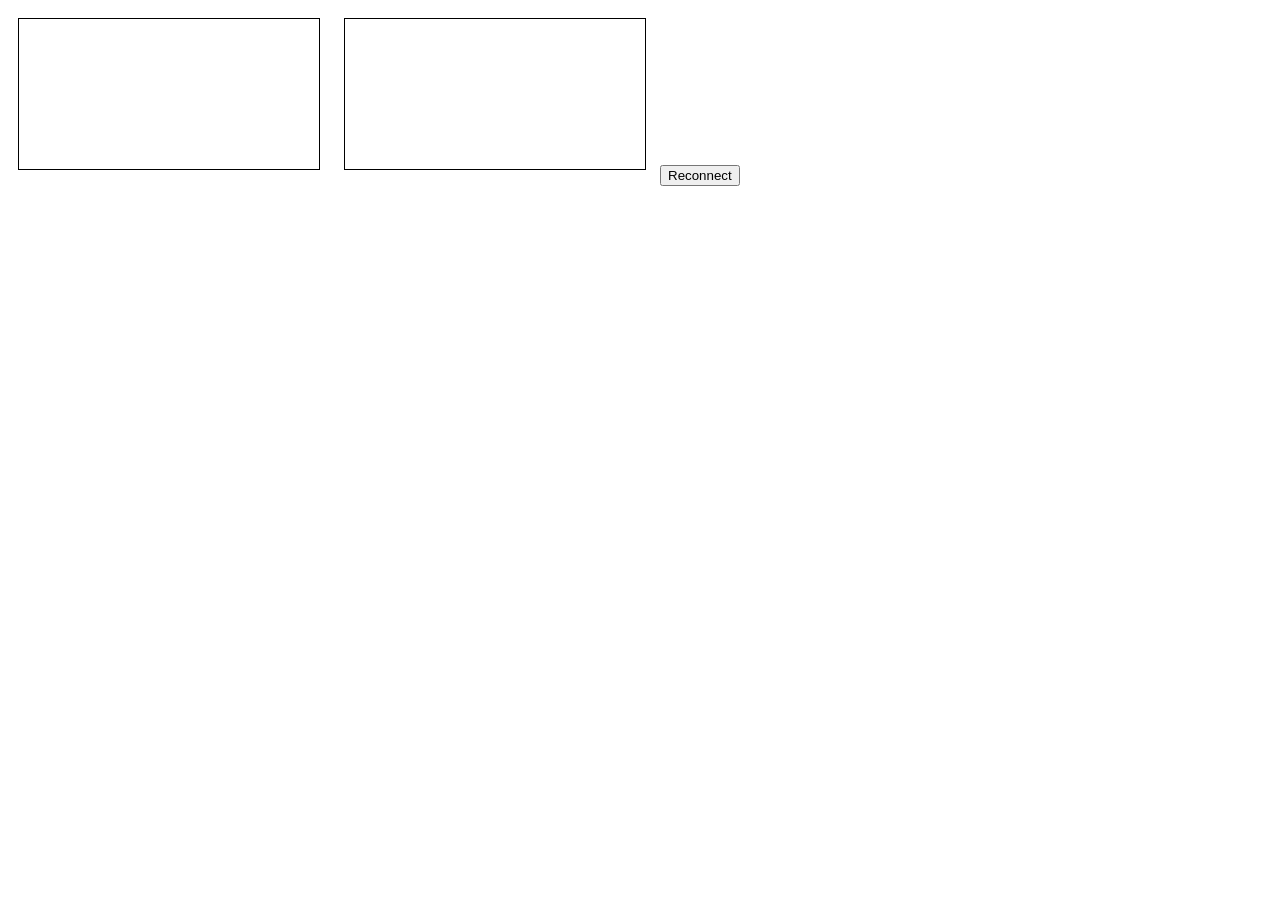
==== commit ecbf2474: "sdsd" ====
--- a/index.html
+++ b/index.html
@@ -1,36 +1,223 @@
 <!DOCTYPE html>
 <html lang="en">
   <head>
-    <meta charset="utf-8" />
-    <title>Ionic App</title>
-    
-    <base href="/" />
-    
-    <meta name="color-scheme" content="light dark" />
-    <meta
-      name="viewport"
-      content="viewport-fit=cover, width=device-width, initial-scale=1.0, minimum-scale=1.0, maximum-scale=1.0, user-scalable=no"
-    />
-    <meta name="format-detection" content="telephone=no" />
-    <meta name="msapplication-tap-highlight" content="no" />
-    
-    <link rel="manifest" href="/manifest.json" />
-    
-    <link rel="shortcut icon" type="image/png" href="/favicon.png" />
-    
-    <!-- add to homescreen for ios -->
-    <meta name="apple-mobile-web-app-capable" content="yes" />
-    <meta name="apple-mobile-web-app-title" content="Ionic App" />
-    <meta name="apple-mobile-web-app-status-bar-style" content="black" />
-    <script type="module" crossorigin src="/assets/index-BYRQxsH8.js"></script>
-    <link rel="stylesheet" crossorigin href="/assets/index-DF7gomsc.css">
-    <script type="module">import.meta.url;import("_").catch(()=>1);(async function*(){})().next();if(location.protocol!="file:"){window.__vite_is_modern_browser=true}</script>
-    <script type="module">!function(){if(window.__vite_is_modern_browser)return;console.warn("vite: loading legacy chunks, syntax error above and the same error below should be ignored");var e=document.getElementById("vite-legacy-polyfill"),n=document.createElement("script");n.src=e.src,n.onload=function(){System.import(document.getElementById('vite-legacy-entry').getAttribute('data-src'))},document.body.appendChild(n)}();</script>
+    <meta charset="UTF-8" />
+    <meta name="viewport" content="width=device-width, initial-scale=1.0" />
+    <title>Video Call</title>
+    <style>
+      video {
+        width: 300px;
+        border: 1px solid black;
+        margin: 10px;
+      }
+    </style>
   </head>
   <body>
-    <div id="root"></div>
-    <script nomodule>!function(){var e=document,t=e.createElement("script");if(!("noModule"in t)&&"onbeforeload"in t){var n=!1;e.addEventListener("beforeload",(function(e){if(e.target===t)n=!0;else if(!e.target.hasAttribute("nomodule")||!n)return;e.preventDefault()}),!0),t.type="module",t.src=".",e.head.appendChild(t),t.remove()}}();</script>
-    <script nomodule crossorigin id="vite-legacy-polyfill" src="/assets/polyfills-legacy-F6-CHhD2.js"></script>
-    <script nomodule crossorigin id="vite-legacy-entry" data-src="/assets/index-legacy-D8d5vFAO.js">System.import(document.getElementById('vite-legacy-entry').getAttribute('data-src'))</script>
+    <div>
+      <video id="localVideo" autoplay muted playsinline></video>
+      <video id="remoteVideo" autoplay playsinline></video>
+      <button id="reconnectButton">Reconnect</button>
+    </div>
+
+    <script src="https://cdn.socket.io/4.0.1/socket.io.min.js"></script>
+    <script>
+      const urlParams = new URLSearchParams(window.location.search);
+
+      const roomId = urlParams.get("roomId"); // Set room ID here
+      const userId = urlParams.get("userId"); // Set user ID here
+      const oppoId = urlParams.get("oppoId"); // Set opponent ID here
+
+      const socket = io("https://coacherapp.online/", {
+        withCredentials: false,
+      });
+
+      let peerConnection = null;
+      let remoteStream = null;
+      let isReconnecting = false;
+      let opponentId = null;
+
+      const localVideo = document.getElementById("localVideo");
+      const remoteVideo = document.getElementById("remoteVideo");
+      const reconnectButton = document.getElementById("reconnectButton");
+
+      // Function to create new WebRTC connection
+      const createPeerConnection = () => {
+        const configuration = {
+          iceServers: [
+            { urls: "stun:104.248.38.3:3478" },
+            {
+              username: "coacher",
+              credential: "pass2",
+              urls: "turn:104.248.38.3:3478",
+            },
+          ],
+        };
+
+        if (peerConnection) {
+          peerConnection.close();
+        }
+
+        peerConnection = new RTCPeerConnection(configuration);
+
+        // Handle ICE candidates
+        peerConnection.onicecandidate = (event) => {
+          if (event.candidate && opponentId) {
+            socket.emit("signal", {
+              to: opponentId,
+              from: userId,
+              roomId,
+              candidate: event.candidate,
+            });
+          }
+        };
+
+        // Handle remote stream
+        peerConnection.ontrack = (event) => {
+          remoteStream = event.streams[0];
+          remoteVideo.srcObject = remoteStream;
+        };
+
+        peerConnection.onconnectionstatechange = () => {
+          console.log("Connection state:", peerConnection.connectionState);
+          if (peerConnection.connectionState === "failed") {
+            console.log("Connection failed, attempting to reconnect...");
+            handleReconnect();
+          }
+        };
+      };
+
+      // Function to handle reconnection
+      const handleReconnect = async () => {
+        if (!isReconnecting) {
+          console.log("Starting reconnect process...");
+          isReconnecting = true;
+
+          setTimeout(() => {
+            if (isReconnecting) {
+              console.log("Reconnect attempt timed out, resetting...");
+            }
+          }, 5000);
+
+          createPeerConnection();
+
+          navigator.mediaDevices
+            .getUserMedia({ video: true, audio: true })
+            .then((stream) => {
+              localVideo.srcObject = stream;
+
+              stream.getTracks().forEach((track) => {
+                peerConnection.addTrack(track, stream);
+              });
+
+              if (opponentId) {
+                peerConnection
+                  .createOffer()
+                  .then((offer) => {
+                    peerConnection.setLocalDescription(offer);
+                    socket.emit("signal", {
+                      to: opponentId,
+                      from: userId,
+                      roomId,
+                      offer: peerConnection.localDescription,
+                    });
+                  })
+                  .finally(() => {
+                    isReconnecting = false;
+                  });
+              }
+            })
+            .catch((error) => {
+              console.error(
+                "Error accessing media devices during reconnect:",
+                error
+              );
+              isReconnecting = false;
+            });
+        }
+      };
+
+      // Initial connection setup
+      createPeerConnection();
+
+      navigator.mediaDevices
+        .getUserMedia({ video: true, audio: true })
+        .then((stream) => {
+          localVideo.srcObject = stream;
+
+          stream.getTracks().forEach((track) => {
+            peerConnection.addTrack(track, stream);
+          });
+        });
+
+      // Register user with socket server
+      socket.emit("register", userId, roomId);
+
+      socket.on("user-joined", ({ userId: joinedUserId }) => {
+        if (joinedUserId !== userId) {
+          opponentId = joinedUserId;
+          peerConnection.createOffer().then((offer) => {
+            peerConnection.setLocalDescription(offer);
+            socket.emit("signal", {
+              to: joinedUserId,
+              from: userId,
+              roomId,
+              offer: peerConnection.localDescription,
+            });
+          });
+        }
+      });
+
+      socket.on("existing-users", ({ users }) => {
+        if (users.length > 0) {
+          opponentId = users[0];
+          handleReconnect();
+        }
+      });
+
+      socket.on("signal", (data) => {
+        if (data.offer) {
+          console.log("Received offer, creating answer");
+          peerConnection
+            .setRemoteDescription(new RTCSessionDescription(data.offer))
+            .then(() => {
+              return peerConnection.createAnswer();
+            })
+            .then((answer) => {
+              peerConnection.setLocalDescription(answer);
+              socket.emit("signal", {
+                to: data.from,
+                from: userId,
+                roomId,
+                answer: peerConnection.localDescription,
+              });
+            })
+            .catch((error) => {
+              console.error("Error handling offer and creating answer:", error);
+            });
+        } else if (data.answer) {
+          peerConnection
+            .setRemoteDescription(new RTCSessionDescription(data.answer))
+            .catch((error) => {
+              console.error(
+                "Error setting remote description for answer:",
+                error
+              );
+            });
+        } else if (data.candidate) {
+          peerConnection
+            .addIceCandidate(new RTCIceCandidate(data.candidate))
+            .catch((error) => {
+              console.error("Error adding ICE candidate", error);
+            });
+        }
+      });
+
+      reconnectButton.addEventListener("click", handleReconnect);
+
+      // Cleanup on page unload
+      window.addEventListener("beforeunload", () => {
+        socket.emit("leave-call", roomId, userId);
+      });
+    </script>
   </body>
 </html>
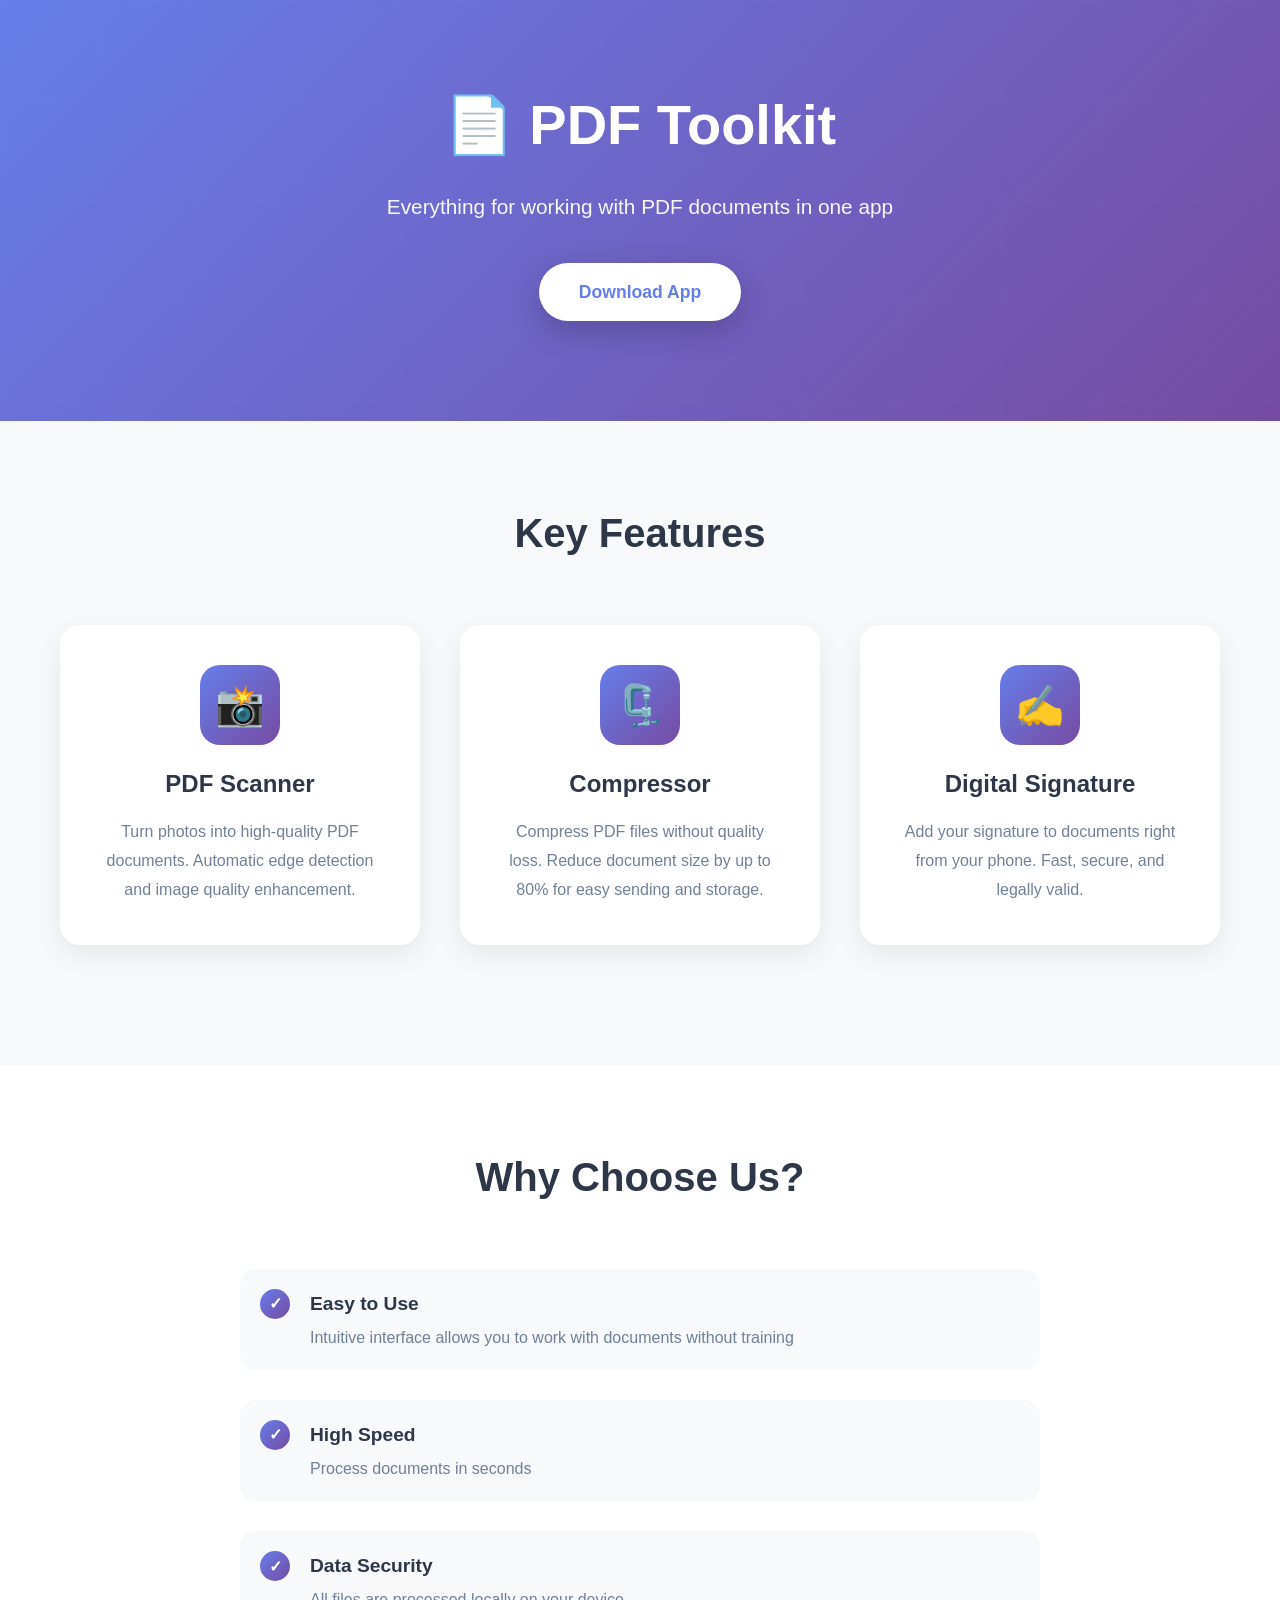
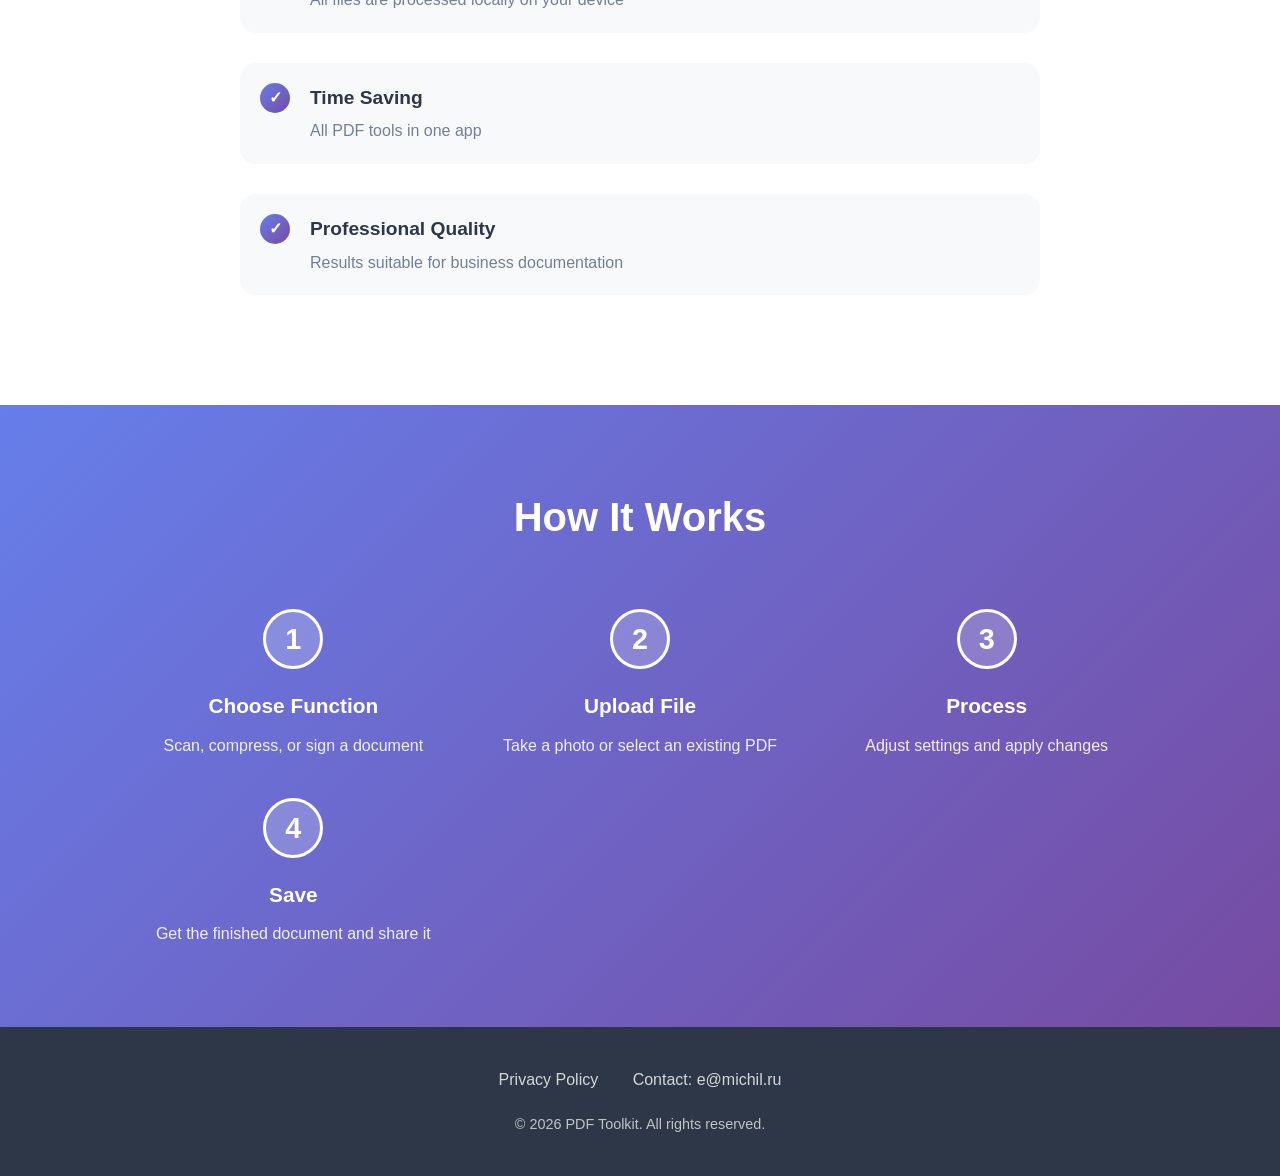
==== commit 17e4605e: "sdsd" ====
--- a/index.html
+++ b/index.html
@@ -1,223 +1,421 @@
 <!DOCTYPE html>
 <html lang="en">
-  <head>
-    <meta charset="UTF-8" />
-    <meta name="viewport" content="width=device-width, initial-scale=1.0" />
-    <title>Video Call</title>
+<head>
+    <meta charset="UTF-8">
+    <meta name="viewport" content="width=device-width, initial-scale=1.0">
+    <meta name="description" content="Professional PDF toolkit: scan, compress, and sign documents in one app.">
+    <title>PDF Toolkit - Scanner, Compressor & Sign</title>
     <style>
-      video {
-        width: 300px;
-        border: 1px solid black;
-        margin: 10px;
-      }
+        * {
+            margin: 0;
+            padding: 0;
+            box-sizing: border-box;
+        }
+        
+        body {
+            font-family: -apple-system, BlinkMacSystemFont, 'Segoe UI', Roboto, Oxygen, Ubuntu, Cantarell, sans-serif;
+            line-height: 1.6;
+            color: #333;
+            overflow-x: hidden;
+        }
+        
+        .container {
+            max-width: 1200px;
+            margin: 0 auto;
+            padding: 0 20px;
+        }
+        
+        /* Header */
+        header {
+            background: linear-gradient(135deg, #667eea 0%, #764ba2 100%);
+            color: white;
+            padding: 80px 0 100px;
+            text-align: center;
+            position: relative;
+            overflow: hidden;
+        }
+        
+        header::before {
+            content: '';
+            position: absolute;
+            top: 0;
+            left: 0;
+            right: 0;
+            bottom: 0;
+            background: url('data:image/svg+xml,<svg width="100" height="100" xmlns="http://www.w3.org/2000/svg"><defs><pattern id="grid" width="100" height="100" patternUnits="userSpaceOnUse"><path d="M 100 0 L 0 0 0 100" fill="none" stroke="rgba(255,255,255,0.05)" stroke-width="1"/></pattern></defs><rect width="100%" height="100%" fill="url(%23grid)"/></svg>');
+            opacity: 0.3;
+        }
+        
+        header h1 {
+            font-size: 3.5rem;
+            margin-bottom: 20px;
+            font-weight: 700;
+            position: relative;
+            z-index: 1;
+        }
+        
+        header p {
+            font-size: 1.3rem;
+            margin-bottom: 40px;
+            opacity: 0.95;
+            position: relative;
+            z-index: 1;
+        }
+        
+        .cta-button {
+            display: inline-block;
+            background: white;
+            color: #667eea;
+            padding: 15px 40px;
+            border-radius: 50px;
+            text-decoration: none;
+            font-weight: 600;
+            font-size: 1.1rem;
+            transition: all 0.3s ease;
+            box-shadow: 0 10px 30px rgba(0,0,0,0.2);
+            position: relative;
+            z-index: 1;
+        }
+        
+        .cta-button:hover {
+            transform: translateY(-3px);
+            box-shadow: 0 15px 40px rgba(0,0,0,0.3);
+        }
+        
+        /* Features */
+        .features {
+            padding: 80px 0;
+            background: #f8f9fa;
+        }
+        
+        .features h2 {
+            text-align: center;
+            font-size: 2.5rem;
+            margin-bottom: 60px;
+            color: #2d3748;
+        }
+        
+        .feature-grid {
+            display: grid;
+            grid-template-columns: repeat(auto-fit, minmax(300px, 1fr));
+            gap: 40px;
+            margin-bottom: 40px;
+        }
+        
+        .feature-card {
+            background: white;
+            padding: 40px;
+            border-radius: 20px;
+            box-shadow: 0 10px 30px rgba(0,0,0,0.08);
+            transition: all 0.3s ease;
+            text-align: center;
+        }
+        
+        .feature-card:hover {
+            transform: translateY(-10px);
+            box-shadow: 0 20px 50px rgba(0,0,0,0.12);
+        }
+        
+        .feature-icon {
+            width: 80px;
+            height: 80px;
+            background: linear-gradient(135deg, #667eea 0%, #764ba2 100%);
+            border-radius: 20px;
+            display: flex;
+            align-items: center;
+            justify-content: center;
+            margin: 0 auto 20px;
+            font-size: 2.5rem;
+        }
+        
+        .feature-card h3 {
+            font-size: 1.5rem;
+            margin-bottom: 15px;
+            color: #2d3748;
+        }
+        
+        .feature-card p {
+            color: #718096;
+            line-height: 1.8;
+        }
+        
+        /* Benefits */
+        .benefits {
+            padding: 80px 0;
+            background: white;
+        }
+        
+        .benefits h2 {
+            text-align: center;
+            font-size: 2.5rem;
+            margin-bottom: 60px;
+            color: #2d3748;
+        }
+        
+        .benefit-list {
+            max-width: 800px;
+            margin: 0 auto;
+        }
+        
+        .benefit-item {
+            display: flex;
+            align-items: flex-start;
+            margin-bottom: 30px;
+            padding: 20px;
+            background: #f8f9fa;
+            border-radius: 15px;
+            transition: all 0.3s ease;
+        }
+        
+        .benefit-item:hover {
+            background: #e9ecef;
+            transform: translateX(10px);
+        }
+        
+        .benefit-check {
+            min-width: 30px;
+            height: 30px;
+            background: linear-gradient(135deg, #667eea 0%, #764ba2 100%);
+            border-radius: 50%;
+            display: flex;
+            align-items: center;
+            justify-content: center;
+            color: white;
+            margin-right: 20px;
+            font-weight: bold;
+        }
+        
+        .benefit-text {
+            flex: 1;
+        }
+        
+        .benefit-text h4 {
+            font-size: 1.2rem;
+            margin-bottom: 5px;
+            color: #2d3748;
+        }
+        
+        .benefit-text p {
+            color: #718096;
+        }
+        
+        /* How it works */
+        .how-it-works {
+            padding: 80px 0;
+            background: linear-gradient(135deg, #667eea 0%, #764ba2 100%);
+            color: white;
+        }
+        
+        .how-it-works h2 {
+            text-align: center;
+            font-size: 2.5rem;
+            margin-bottom: 60px;
+        }
+        
+        .steps {
+            display: grid;
+            grid-template-columns: repeat(auto-fit, minmax(250px, 1fr));
+            gap: 40px;
+            max-width: 1000px;
+            margin: 0 auto;
+        }
+        
+        .step {
+            text-align: center;
+            position: relative;
+        }
+        
+        .step-number {
+            width: 60px;
+            height: 60px;
+            background: rgba(255,255,255,0.2);
+            border-radius: 50%;
+            display: flex;
+            align-items: center;
+            justify-content: center;
+            margin: 0 auto 20px;
+            font-size: 1.8rem;
+            font-weight: bold;
+            border: 3px solid white;
+        }
+        
+        .step h3 {
+            font-size: 1.3rem;
+            margin-bottom: 10px;
+        }
+        
+        .step p {
+            opacity: 0.9;
+        }
+        
+        /* Footer */
+        footer {
+            background: #2d3748;
+            color: white;
+            padding: 40px 0;
+            text-align: center;
+        }
+        
+        .footer-links {
+            margin-bottom: 20px;
+        }
+        
+        .footer-links a {
+            color: white;
+            text-decoration: none;
+            margin: 0 15px;
+            opacity: 0.8;
+            transition: opacity 0.3s ease;
+        }
+        
+        .footer-links a:hover {
+            opacity: 1;
+        }
+        
+        footer p {
+            opacity: 0.7;
+            font-size: 0.9rem;
+        }
+        
+        /* Responsive */
+        @media (max-width: 768px) {
+            header h1 {
+                font-size: 2.5rem;
+            }
+            
+            header p {
+                font-size: 1.1rem;
+            }
+            
+            .features h2,
+            .benefits h2,
+            .how-it-works h2 {
+                font-size: 2rem;
+            }
+            
+            .feature-grid,
+            .steps {
+                grid-template-columns: 1fr;
+            }
+        }
     </style>
-  </head>
-  <body>
-    <div>
-      <video id="localVideo" autoplay muted playsinline></video>
-      <video id="remoteVideo" autoplay playsinline></video>
-      <button id="reconnectButton">Reconnect</button>
-    </div>
+</head>
+<body>
+    <!-- Header -->
+    <header>
+        <div class="container">
+            <h1>📄 PDF Toolkit</h1>
+            <p>Everything for working with PDF documents in one app</p>
+            <a href="#" class="cta-button">Download App</a>
+        </div>
+    </header>
 
-    <script src="https://cdn.socket.io/4.0.1/socket.io.min.js"></script>
-    <script>
-      const urlParams = new URLSearchParams(window.location.search);
+    <!-- Features -->
+    <section class="features">
+        <div class="container">
+            <h2>Key Features</h2>
+            <div class="feature-grid">
+                <div class="feature-card">
+                    <div class="feature-icon">📸</div>
+                    <h3>PDF Scanner</h3>
+                    <p>Turn photos into high-quality PDF documents. Automatic edge detection and image quality enhancement.</p>
+                </div>
+                <div class="feature-card">
+                    <div class="feature-icon">🗜️</div>
+                    <h3>Compressor</h3>
+                    <p>Compress PDF files without quality loss. Reduce document size by up to 80% for easy sending and storage.</p>
+                </div>
+                <div class="feature-card">
+                    <div class="feature-icon">✍️</div>
+                    <h3>Digital Signature</h3>
+                    <p>Add your signature to documents right from your phone. Fast, secure, and legally valid.</p>
+                </div>
+            </div>
+        </div>
+    </section>
 
-      const roomId = urlParams.get("roomId"); // Set room ID here
-      const userId = urlParams.get("userId"); // Set user ID here
-      const oppoId = urlParams.get("oppoId"); // Set opponent ID here
+    <!-- Benefits -->
+    <section class="benefits">
+        <div class="container">
+            <h2>Why Choose Us?</h2>
+            <div class="benefit-list">
+                <div class="benefit-item">
+                    <div class="benefit-check">✓</div>
+                    <div class="benefit-text">
+                        <h4>Easy to Use</h4>
+                        <p>Intuitive interface allows you to work with documents without training</p>
+                    </div>
+                </div>
+                <div class="benefit-item">
+                    <div class="benefit-check">✓</div>
+                    <div class="benefit-text">
+                        <h4>High Speed</h4>
+                        <p>Process documents in seconds</p>
+                    </div>
+                </div>
+                <div class="benefit-item">
+                    <div class="benefit-check">✓</div>
+                    <div class="benefit-text">
+                        <h4>Data Security</h4>
+                        <p>All files are processed locally on your device</p>
+                    </div>
+                </div>
+                <div class="benefit-item">
+                    <div class="benefit-check">✓</div>
+                    <div class="benefit-text">
+                        <h4>Time Saving</h4>
+                        <p>All PDF tools in one app</p>
+                    </div>
+                </div>
+                <div class="benefit-item">
+                    <div class="benefit-check">✓</div>
+                    <div class="benefit-text">
+                        <h4>Professional Quality</h4>
+                        <p>Results suitable for business documentation</p>
+                    </div>
+                </div>
+            </div>
+        </div>
+    </section>
 
-      const socket = io("https://coacherapp.online/", {
-        withCredentials: false,
-      });
+    <!-- How it works -->
+    <section class="how-it-works">
+        <div class="container">
+            <h2>How It Works</h2>
+            <div class="steps">
+                <div class="step">
+                    <div class="step-number">1</div>
+                    <h3>Choose Function</h3>
+                    <p>Scan, compress, or sign a document</p>
+                </div>
+                <div class="step">
+                    <div class="step-number">2</div>
+                    <h3>Upload File</h3>
+                    <p>Take a photo or select an existing PDF</p>
+                </div>
+                <div class="step">
+                    <div class="step-number">3</div>
+                    <h3>Process</h3>
+                    <p>Adjust settings and apply changes</p>
+                </div>
+                <div class="step">
+                    <div class="step-number">4</div>
+                    <h3>Save</h3>
+                    <p>Get the finished document and share it</p>
+                </div>
+            </div>
+        </div>
+    </section>
 
-      let peerConnection = null;
-      let remoteStream = null;
-      let isReconnecting = false;
-      let opponentId = null;
-
-      const localVideo = document.getElementById("localVideo");
-      const remoteVideo = document.getElementById("remoteVideo");
-      const reconnectButton = document.getElementById("reconnectButton");
-
-      // Function to create new WebRTC connection
-      const createPeerConnection = () => {
-        const configuration = {
-          iceServers: [
-            { urls: "stun:104.248.38.3:3478" },
-            {
-              username: "coacher",
-              credential: "pass2",
-              urls: "turn:104.248.38.3:3478",
-            },
-          ],
-        };
-
-        if (peerConnection) {
-          peerConnection.close();
-        }
-
-        peerConnection = new RTCPeerConnection(configuration);
-
-        // Handle ICE candidates
-        peerConnection.onicecandidate = (event) => {
-          if (event.candidate && opponentId) {
-            socket.emit("signal", {
-              to: opponentId,
-              from: userId,
-              roomId,
-              candidate: event.candidate,
-            });
-          }
-        };
-
-        // Handle remote stream
-        peerConnection.ontrack = (event) => {
-          remoteStream = event.streams[0];
-          remoteVideo.srcObject = remoteStream;
-        };
-
-        peerConnection.onconnectionstatechange = () => {
-          console.log("Connection state:", peerConnection.connectionState);
-          if (peerConnection.connectionState === "failed") {
-            console.log("Connection failed, attempting to reconnect...");
-            handleReconnect();
-          }
-        };
-      };
-
-      // Function to handle reconnection
-      const handleReconnect = async () => {
-        if (!isReconnecting) {
-          console.log("Starting reconnect process...");
-          isReconnecting = true;
-
-          setTimeout(() => {
-            if (isReconnecting) {
-              console.log("Reconnect attempt timed out, resetting...");
-            }
-          }, 5000);
-
-          createPeerConnection();
-
-          navigator.mediaDevices
-            .getUserMedia({ video: true, audio: true })
-            .then((stream) => {
-              localVideo.srcObject = stream;
-
-              stream.getTracks().forEach((track) => {
-                peerConnection.addTrack(track, stream);
-              });
-
-              if (opponentId) {
-                peerConnection
-                  .createOffer()
-                  .then((offer) => {
-                    peerConnection.setLocalDescription(offer);
-                    socket.emit("signal", {
-                      to: opponentId,
-                      from: userId,
-                      roomId,
-                      offer: peerConnection.localDescription,
-                    });
-                  })
-                  .finally(() => {
-                    isReconnecting = false;
-                  });
-              }
-            })
-            .catch((error) => {
-              console.error(
-                "Error accessing media devices during reconnect:",
-                error
-              );
-              isReconnecting = false;
-            });
-        }
-      };
-
-      // Initial connection setup
-      createPeerConnection();
-
-      navigator.mediaDevices
-        .getUserMedia({ video: true, audio: true })
-        .then((stream) => {
-          localVideo.srcObject = stream;
-
-          stream.getTracks().forEach((track) => {
-            peerConnection.addTrack(track, stream);
-          });
-        });
-
-      // Register user with socket server
-      socket.emit("register", userId, roomId);
-
-      socket.on("user-joined", ({ userId: joinedUserId }) => {
-        if (joinedUserId !== userId) {
-          opponentId = joinedUserId;
-          peerConnection.createOffer().then((offer) => {
-            peerConnection.setLocalDescription(offer);
-            socket.emit("signal", {
-              to: joinedUserId,
-              from: userId,
-              roomId,
-              offer: peerConnection.localDescription,
-            });
-          });
-        }
-      });
-
-      socket.on("existing-users", ({ users }) => {
-        if (users.length > 0) {
-          opponentId = users[0];
-          handleReconnect();
-        }
-      });
-
-      socket.on("signal", (data) => {
-        if (data.offer) {
-          console.log("Received offer, creating answer");
-          peerConnection
-            .setRemoteDescription(new RTCSessionDescription(data.offer))
-            .then(() => {
-              return peerConnection.createAnswer();
-            })
-            .then((answer) => {
-              peerConnection.setLocalDescription(answer);
-              socket.emit("signal", {
-                to: data.from,
-                from: userId,
-                roomId,
-                answer: peerConnection.localDescription,
-              });
-            })
-            .catch((error) => {
-              console.error("Error handling offer and creating answer:", error);
-            });
-        } else if (data.answer) {
-          peerConnection
-            .setRemoteDescription(new RTCSessionDescription(data.answer))
-            .catch((error) => {
-              console.error(
-                "Error setting remote description for answer:",
-                error
-              );
-            });
-        } else if (data.candidate) {
-          peerConnection
-            .addIceCandidate(new RTCIceCandidate(data.candidate))
-            .catch((error) => {
-              console.error("Error adding ICE candidate", error);
-            });
-        }
-      });
-
-      reconnectButton.addEventListener("click", handleReconnect);
-
-      // Cleanup on page unload
-      window.addEventListener("beforeunload", () => {
-        socket.emit("leave-call", roomId, userId);
-      });
-    </script>
-  </body>
-</html>
+    <!-- Footer -->
+    <footer>
+        <div class="container">
+            <div class="footer-links">
+                <a href="privacy.html">Privacy Policy</a>
+                <a href="mailto:e@michil.ru">Contact: e@michil.ru</a>
+            </div>
+            <p>&copy; 2026 PDF Toolkit. All rights reserved.</p>
+        </div>
+    </footer>
+</body>
+</html>
